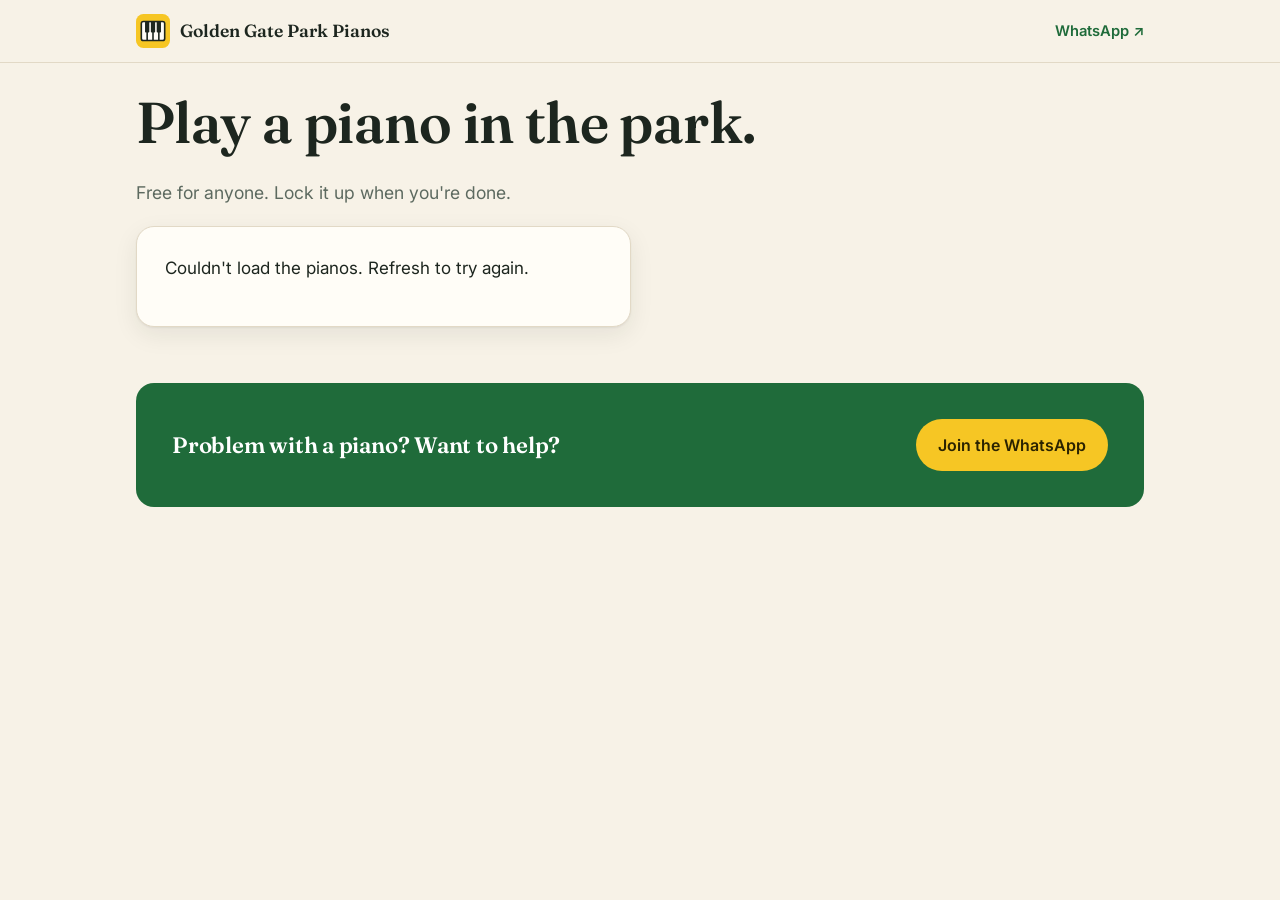
==== site/index.html @ 068422fd "Golden Gate Park Pianos site Static site for GitHub Pages plus a Google Apps Script backend that ser" ====
<!doctype html>
<html lang="en">
<head>
  <meta charset="utf-8">
  <meta name="viewport" content="width=device-width, initial-scale=1">
  <title>Golden Gate Park Pianos</title>
  <meta name="description" content="Two public pianos in Golden Gate Park, free for anyone to play. Check today's status and get the lock code.">
  <meta property="og:title" content="Golden Gate Park Pianos">
  <meta property="og:description" content="Two public pianos in Golden Gate Park, free for anyone to play.">
  <meta property="og:image" content="https://goldengateparkpianos.com/img/conservatory.jpg">
  <meta name="theme-color" content="#f6c624">
  <link rel="icon" href="img/icon.svg" type="image/svg+xml">
  <link rel="preconnect" href="https://fonts.googleapis.com">
  <link rel="preconnect" href="https://fonts.gstatic.com" crossorigin>
  <link href="https://fonts.googleapis.com/css2?family=Fraunces:opsz,wght@9..144,600&family=Inter:wght@400;600;700&display=swap" rel="stylesheet">
  <link rel="stylesheet" href="css/style.css">
</head>
<body data-page="home">

  <header class="site-header">
    <div class="wrap">
      <a class="brand" href="./">
        <img class="brand-mark" src="img/icon.svg" alt="">
        Golden Gate Park Pianos
      </a>
      <a class="header-link" data-whatsapp href="#">WhatsApp ↗</a>
    </div>
  </header>

  <main>
    <section class="section">
      <div class="wrap">
        <h1>Play a piano in the park.</h1>
        <p class="lede">Free for anyone. Lock it up when you're done.</p>
        <div class="pianos" id="piano-list" aria-live="polite">
          <div class="piano skeleton" aria-hidden="true"></div>
          <div class="piano skeleton" aria-hidden="true"></div>
        </div>
      </div>
    </section>

    <section class="section">
      <div class="wrap">
        <div class="band">
          <h2>Problem with a piano? Want to help?</h2>
          <a class="btn btn-primary" data-whatsapp href="#">Join the WhatsApp</a>
        </div>
      </div>
    </section>
  </main>

  <script src="js/config.js"></script>
  <script src="js/app.js"></script>
</body>
</html>
---- site/css/style.css ----
/* Golden Gate Park Pianos
   Palette borrows from the pianos themselves: the yellow enclosures,
   the green "PUBLIC PIANO" sign, and the park around them. */

:root {
  --bg: #f7f2e7;
  --surface: #fffdf7;
  --surface-2: #efe8d8;
  --ink: #1d261f;
  --muted: #5d6a60;
  --line: #e2d9c6;
  --green: #1f6b3a;
  --green-ink: #ffffff;
  --yellow: #f6c624;
  --yellow-ink: #2b2300;
  --open: #1f7a43;
  --open-bg: #e2f2e6;
  --closed: #6c6f6c;
  --closed-bg: #ebe9e3;
  --error: #b3261e;
  --shadow: 0 1px 2px rgba(29, 38, 31, .06), 0 8px 24px rgba(29, 38, 31, .08);
  --radius: 18px;
  --serif: "Fraunces", Georgia, "Times New Roman", serif;
  --sans: "Inter", system-ui, -apple-system, "Segoe UI", Roboto, sans-serif;
  color-scheme: light;
}

@media (prefers-color-scheme: dark) {
  :root {
    --bg: #121713;
    --surface: #1a211c;
    --surface-2: #232b25;
    --ink: #ece7da;
    --muted: #a2ada4;
    --line: #2d3630;
    --green: #6cc28a;
    --green-ink: #0d1a11;
    --yellow: #f6c624;
    --yellow-ink: #2b2300;
    --open: #7fd39c;
    --open-bg: #1d3325;
    --closed: #a5a8a4;
    --closed-bg: #2a2e2b;
    --error: #ff8a80;
    --shadow: 0 1px 2px rgba(0, 0, 0, .3), 0 8px 24px rgba(0, 0, 0, .25);
    color-scheme: dark;
  }
}

*, *::before, *::after { box-sizing: border-box; }

html { -webkit-text-size-adjust: 100%; }

body {
  margin: 0;
  background: var(--bg);
  color: var(--ink);
  font-family: var(--sans);
  font-size: 17px;
  line-height: 1.55;
}

img { max-width: 100%; display: block; }

a { color: var(--green); text-underline-offset: 3px; }

h1, h2, h3 {
  font-family: var(--serif);
  font-weight: 600;
  line-height: 1.12;
  letter-spacing: -0.01em;
  margin: 0 0 .4em;
}

h1 { font-size: clamp(2.2rem, 7vw, 3.6rem); }
h2 { font-size: clamp(1.6rem, 4.5vw, 2.2rem); }
h3 { font-size: 1.3rem; }

p { margin: 0 0 1em; }

.wrap {
  width: 100%;
  max-width: 1040px;
  margin: 0 auto;
  padding: 0 16px;
}

.narrow { max-width: 640px; }

/* ---------- Header ---------- */

.site-header {
  padding: 14px 0;
  border-bottom: 1px solid var(--line);
  background: var(--bg);
}

.site-header .wrap {
  display: flex;
  align-items: center;
  justify-content: space-between;
  gap: 12px;
}

.brand {
  display: inline-flex;
  align-items: center;
  gap: 10px;
  color: var(--ink);
  text-decoration: none;
  font-family: var(--serif);
  font-weight: 600;
  font-size: 1.1rem;
}

.brand-mark {
  width: 34px;
  height: 34px;
  flex: none;
}

.header-link {
  font-size: .92rem;
  font-weight: 600;
  text-decoration: none;
  white-space: nowrap;
}

/* ---------- Buttons ---------- */

.btn {
  display: inline-flex;
  align-items: center;
  justify-content: center;
  gap: 8px;
  min-height: 52px;
  padding: 12px 22px;
  border: 0;
  border-radius: 999px;
  font: 600 1rem/1.2 var(--sans);
  text-decoration: none;
  cursor: pointer;
  transition: transform .08s ease, filter .15s ease, background .15s ease;
}

.btn:active { transform: translateY(1px); }
.btn:focus-visible { outline: 3px solid var(--green); outline-offset: 3px; }

.btn-primary { background: var(--yellow); color: var(--yellow-ink); }
.btn-primary:hover { filter: brightness(1.05); }

.btn-green { background: var(--green); color: var(--green-ink); }
.btn-green:hover { filter: brightness(1.08); }

.btn-ghost {
  background: transparent;
  color: var(--ink);
  border: 1.5px solid var(--line);
}

.btn[disabled], .btn[aria-disabled="true"] {
  background: var(--closed-bg);
  color: var(--closed);
  cursor: not-allowed;
  filter: none;
  transform: none;
}

.btn-block { width: 100%; }

.lede { font-size: 1.1rem; color: var(--muted); margin-bottom: 20px; }

/* ---------- Sections ---------- */

.section { padding: 28px 0; }
.section-head { margin-bottom: 20px; }
.section-head p { color: var(--muted); margin: 0; }

/* ---------- Piano cards ---------- */

.pianos {
  display: grid;
  gap: 18px;
}

@media (min-width: 720px) {
  .pianos { grid-template-columns: 1fr 1fr; }
}

.piano {
  display: flex;
  flex-direction: column;
  background: var(--surface);
  border: 1px solid var(--line);
  border-radius: var(--radius);
  overflow: hidden;
  box-shadow: var(--shadow);
}

.piano-photo {
  aspect-ratio: 2 / 1;
  background: var(--surface-2);
  overflow: hidden;
}

.piano-photo img { width: 100%; height: 100%; object-fit: cover; transition: filter .2s; }

.piano-body {
  display: flex;
  flex-direction: column;
  gap: 10px;
  padding: 18px 18px 20px;
  flex: 1;
}

.piano-body h3 { margin: 0; }

.piano-status { margin: 0; font-size: .98rem; }

.piano .btn { margin-top: auto; }

.piano.is-closed .piano-photo img { filter: grayscale(1) brightness(.92); }
.piano.is-closed { background: var(--surface-2); box-shadow: none; }

.pill {
  display: inline-flex;
  align-items: center;
  gap: 7px;
  align-self: flex-start;
  padding: 4px 11px 4px 9px;
  border-radius: 999px;
  font-size: .8rem;
  font-weight: 700;
  letter-spacing: .02em;
}

.pill::before {
  content: "";
  width: 8px;
  height: 8px;
  border-radius: 50%;
  background: currentColor;
}

.pill-open { background: var(--open-bg); color: var(--open); }
.pill-closed { background: var(--closed-bg); color: var(--closed); }

.skeleton {
  min-height: 320px;
  background: linear-gradient(100deg, var(--surface) 30%, var(--surface-2) 50%, var(--surface) 70%);
  background-size: 300% 100%;
  animation: shimmer 1.4s infinite linear;
}

@keyframes shimmer { to { background-position: -150% 0; } }

@media (prefers-reduced-motion: reduce) {
  .skeleton { animation: none; }
}

/* ---------- Community band ---------- */

.band {
  background: var(--green);
  color: var(--green-ink);
  border-radius: var(--radius);
  padding: 28px 22px;
  display: grid;
  gap: 16px;
  align-items: center;
}

.band h2 { color: inherit; margin: 0; font-size: 1.4rem; }
.band .btn { justify-self: start; }

@media (min-width: 720px) {
  .band { grid-template-columns: 1fr auto; padding: 36px; }
}

/* ---------- Footer ---------- */

.site-footer {
  padding: 32px 0 48px;
  color: var(--muted);
  font-size: .9rem;
}

/* ---------- Form ---------- */

.card {
  background: var(--surface);
  border: 1px solid var(--line);
  border-radius: var(--radius);
  padding: 22px 18px;
  box-shadow: var(--shadow);
}

@media (min-width: 600px) { .card { padding: 28px; } }

.form { display: grid; gap: 26px; }

fieldset { border: 0; margin: 0; padding: 0; min-width: 0; }

legend {
  font-family: var(--serif);
  font-weight: 600;
  font-size: 1.25rem;
  margin-bottom: 12px;
  padding: 0;
}

.field-grid { display: grid; gap: 14px; }

@media (min-width: 560px) {
  .field-grid { grid-template-columns: 1fr 1fr; }
}

.field { display: grid; gap: 6px; }

.field label { font-weight: 600; font-size: .95rem; }

.input {
  width: 100%;
  min-height: 50px;
  padding: 12px 14px;
  border: 1.5px solid var(--line);
  border-radius: 12px;
  background: var(--bg);
  color: var(--ink);
  font: 400 1rem var(--sans);
  transition: border-color .15s, box-shadow .15s;
}

.input:focus {
  outline: none;
  border-color: var(--green);
  box-shadow: 0 0 0 3px color-mix(in srgb, var(--green) 25%, transparent);
}

.input.is-valid { border-color: var(--open); }
.input.is-invalid { border-color: var(--error); }

.choice-list { display: grid; gap: 10px; }

.choice {
  position: relative;
  display: flex;
  align-items: center;
  gap: 14px;
  padding: 12px;
  border: 1.5px solid var(--line);
  border-radius: 14px;
  background: var(--bg);
  cursor: pointer;
  transition: border-color .15s, background .15s;
}

.choice input { position: absolute; opacity: 0; pointer-events: none; }

.choice img {
  width: 64px;
  height: 64px;
  border-radius: 10px;
  object-fit: cover;
  flex: none;
}

.choice-text { display: grid; gap: 2px; min-width: 0; }
.choice-text strong { font-size: 1rem; }
.choice-text span { color: var(--muted); font-size: .88rem; }

.choice::after {
  content: "";
  margin-left: auto;
  width: 22px;
  height: 22px;
  flex: none;
  border-radius: 50%;
  border: 2px solid var(--line);
}

.choice:has(input:checked) {
  border-color: var(--green);
  background: color-mix(in srgb, var(--green) 7%, var(--bg));
}

.choice:has(input:checked)::after {
  border-color: var(--green);
  background: radial-gradient(circle, var(--green) 45%, transparent 50%);
}

.choice:has(input:focus-visible) { outline: 3px solid var(--green); outline-offset: 2px; }

.choice:has(input:disabled) { cursor: not-allowed; opacity: .6; }
.choice:has(input:disabled) img { filter: grayscale(1); }

.pledge {
  display: grid;
  gap: 10px;
  padding: 16px;
  border-radius: 14px;
  background: var(--surface-2);
}

.pledge-promise { font-weight: 600; }

.pledge .input {
  font-weight: 700;
  letter-spacing: .12em;
  text-transform: uppercase;
  background: var(--surface);
}

.pledge .input::placeholder { letter-spacing: normal; text-transform: none; font-weight: 400; }

.form-error {
  color: var(--error);
  font-weight: 600;
  margin: 0;
}

.form-error:empty { display: none; }

.hp { position: absolute; left: -9999px; width: 1px; height: 1px; overflow: hidden; }

/* ---------- Code page ---------- */

.code-hero { text-align: center; padding-top: 36px; padding-bottom: 12px; }

.dials {
  display: inline-flex;
  gap: 8px;
  padding: 16px 18px;
  margin: 18px 0 8px;
  border-radius: 22px;
  background: var(--yellow);
  box-shadow: inset 0 -6px 0 rgba(0, 0, 0, .12), var(--shadow);
}

.dial {
  display: grid;
  place-items: center;
  width: clamp(52px, 17vw, 76px);
  height: clamp(68px, 22vw, 96px);
  border-radius: 10px;
  background: linear-gradient(#fdfdfb, #dcdcd6 48%, #f5f5f1 52%, #d6d6cf);
  color: #1b1b1b;
  font: 700 clamp(2rem, 9vw, 3rem)/1 var(--sans);
  box-shadow: inset 0 2px 4px rgba(0, 0, 0, .25);
}

.code-note {
  display: flex;
  gap: 12px;
  align-items: flex-start;
  text-align: left;
  padding: 14px 16px;
  border-radius: 14px;
  background: var(--surface-2);
  font-size: .95rem;
}

.thanks {
  display: grid;
  grid-template-columns: 96px 1fr;
  gap: 18px;
  align-items: center;
}

.thanks img {
  width: 96px;
  aspect-ratio: 1;
  object-fit: cover;
  object-position: center 30%;
  border-radius: 50%;
}

.thanks p { margin-bottom: 12px; }


.center { text-align: center; }
.stack > * + * { margin-top: 16px; }
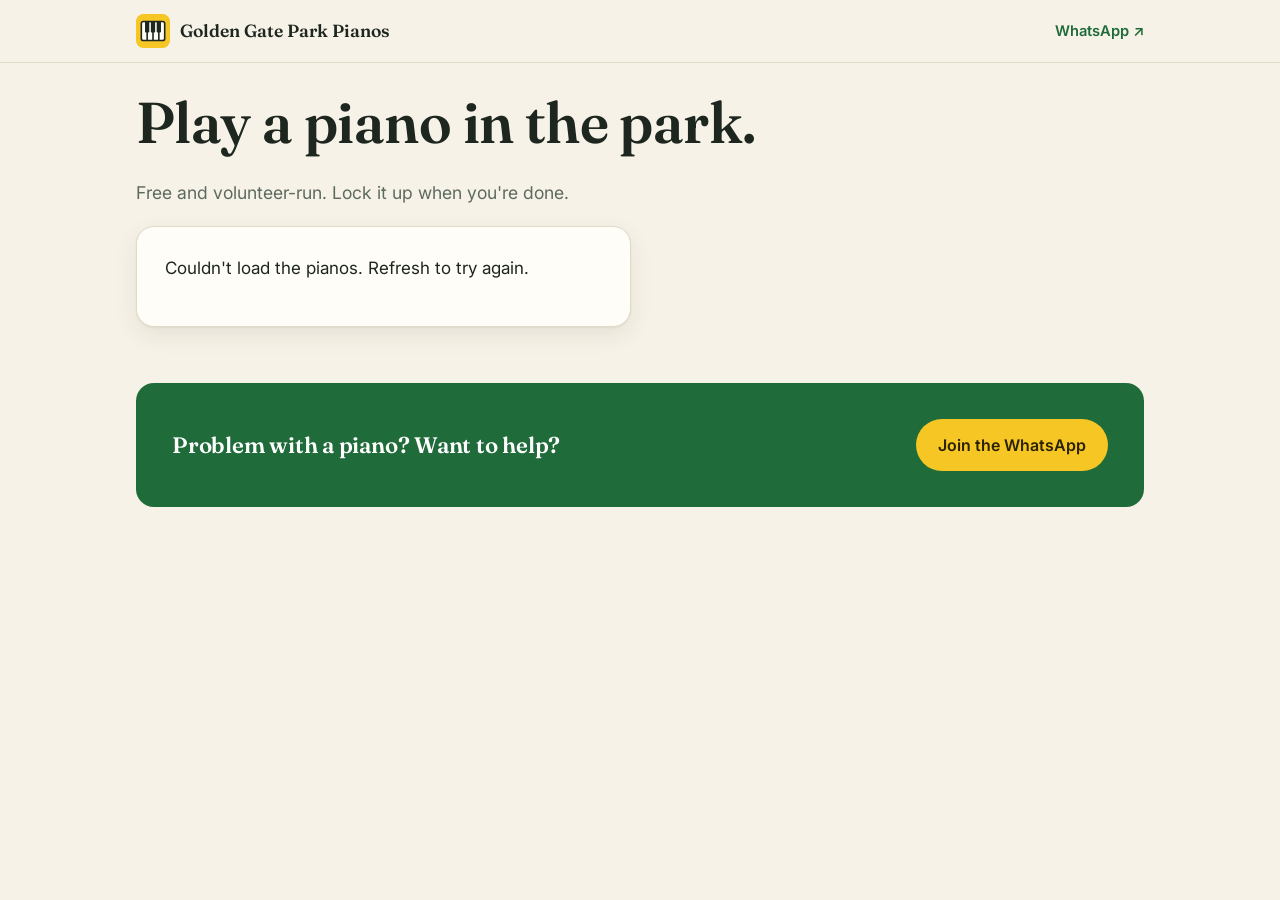
==== commit 3ae87ef3: "Mention volunteer-run in home subtitle Co-Authored-By: Claude Opus 5.5 <noreply@anthropic.com>" ====
--- a/site/index.html
+++ b/site/index.html
@@ -31,7 +31,7 @@
     <section class="section">
       <div class="wrap">
         <h1>Play a piano in the park.</h1>
-        <p class="lede">Free for anyone. Lock it up when you're done.</p>
+        <p class="lede">Free and volunteer-run. Lock it up when you're done.</p>
         <div class="pianos" id="piano-list" aria-live="polite">
           <div class="piano skeleton" aria-hidden="true"></div>
           <div class="piano skeleton" aria-hidden="true"></div>
